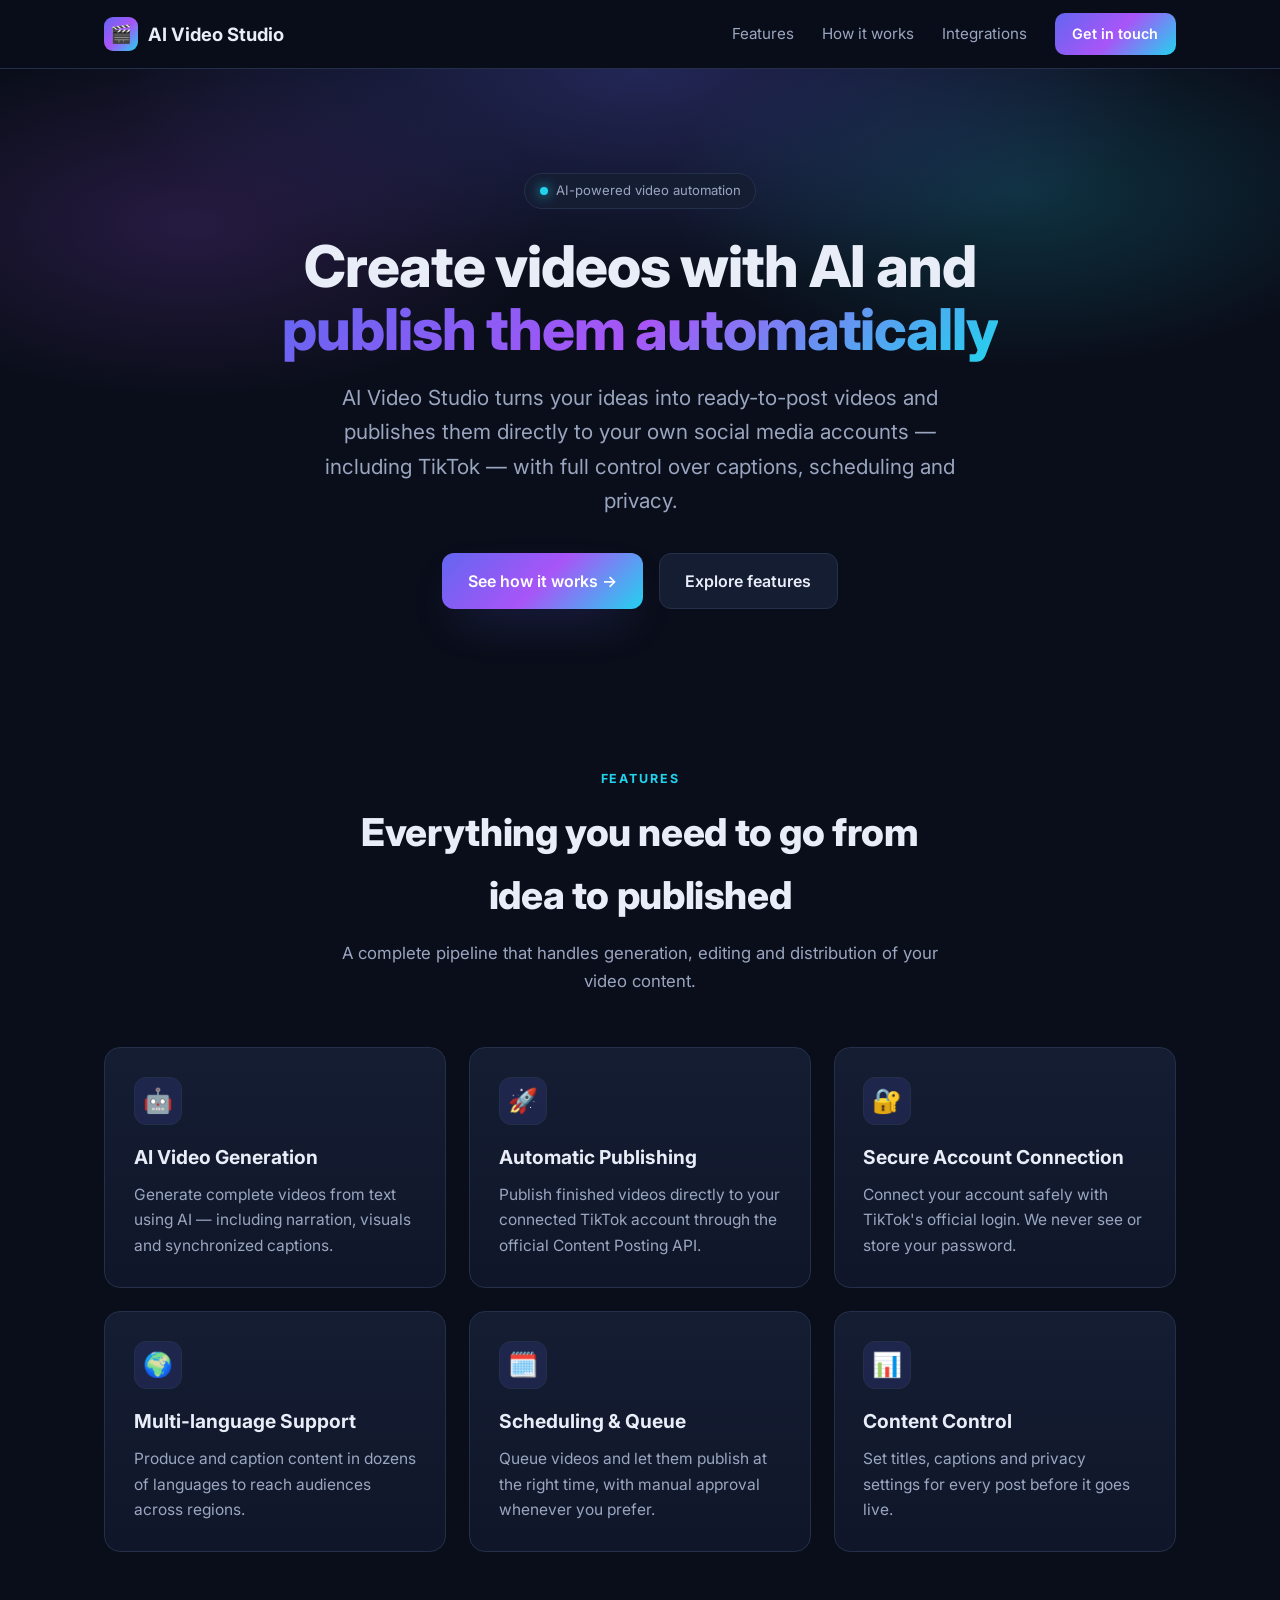
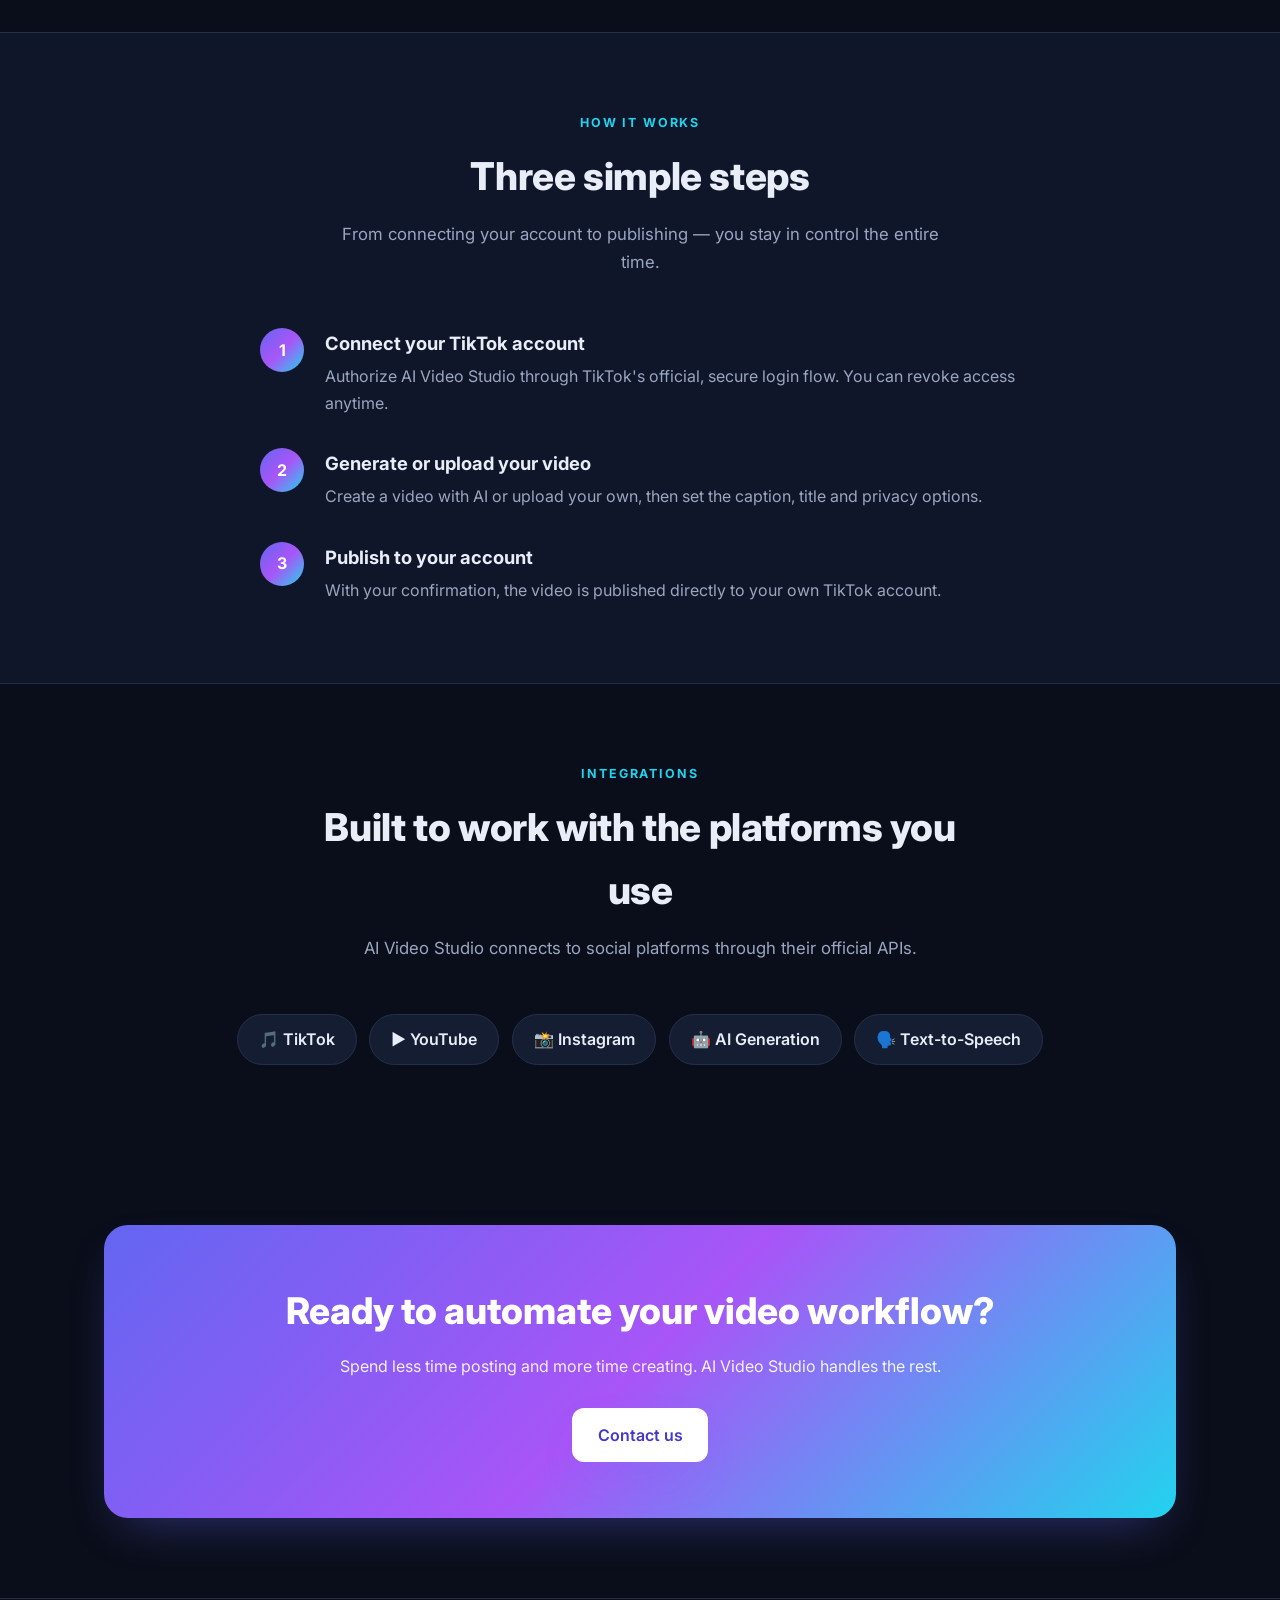
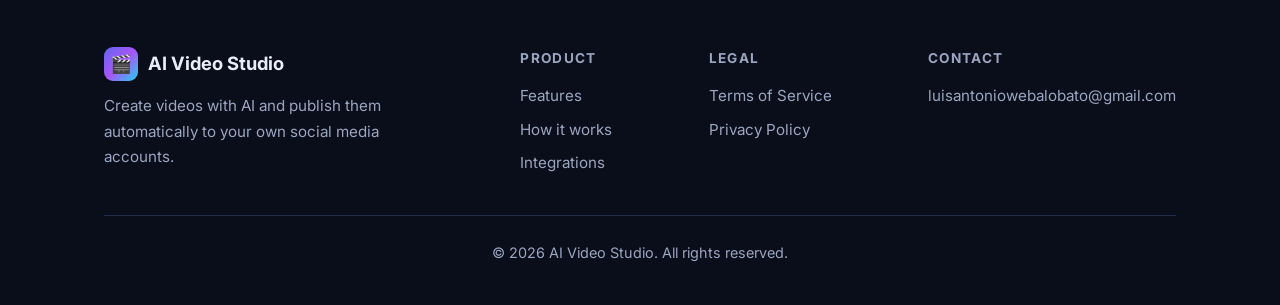
==== index.html @ 8c4944f2 "Adiciona meta tag de verificacao do TikTok nas paginas" ====
<!DOCTYPE html>
<html lang="en">
<head>
  <meta charset="UTF-8" />
  <meta name="viewport" content="width=device-width, initial-scale=1.0" />
  <title>AI Video Studio — Create & Publish AI Videos Automatically</title>
  <meta name="description" content="AI Video Studio generates videos with artificial intelligence and publishes them automatically to your own social media accounts, including TikTok." />
  <meta name="tiktok-developers-site-verification" content="sh1XvIbPcC4mdZSsa9sxCb08BwFWzZNF" />
  <meta name="tiktok-developers-site-verification" content="xNRlPhwPWJ88LQX8y8GTou0sNOng6JFF" />
  <link rel="icon" type="image/png" sizes="32x32" href="favicon.png" />
  <link rel="icon" type="image/png" sizes="192x192" href="icon-192.png" />
  <link rel="apple-touch-icon" href="apple-touch-icon.png" />
  <meta property="og:title" content="AI Video Studio" />
  <meta property="og:description" content="Create videos with AI and publish them automatically to your social media accounts." />
  <meta property="og:image" content="icon-512.png" />
  <link rel="preconnect" href="https://fonts.googleapis.com" />
  <link rel="preconnect" href="https://fonts.gstatic.com" crossorigin />
  <link href="https://fonts.googleapis.com/css2?family=Inter:wght@400;500;600;700;800&display=swap" rel="stylesheet" />
  <link rel="stylesheet" href="style.css" />
</head>
<body>

  <!-- Navbar -->
  <nav class="nav">
    <div class="container nav-inner">
      <a href="index.html" class="brand">
        <span class="brand-logo">🎬</span>
        AI Video Studio
      </a>
      <div class="nav-links">
        <a href="#features">Features</a>
        <a href="#how">How it works</a>
        <a href="#integrations">Integrations</a>
        <a href="#contact" class="nav-cta">Get in touch</a>
      </div>
    </div>
  </nav>

  <!-- Hero -->
  <header class="hero">
    <div class="container">
      <span class="badge"><span class="dot"></span> AI-powered video automation</span>
      <h1>Create videos with AI and<br /><span class="grad">publish them automatically</span></h1>
      <p class="lead">
        AI Video Studio turns your ideas into ready-to-post videos and publishes
        them directly to your own social media accounts — including TikTok —
        with full control over captions, scheduling and privacy.
      </p>
      <div class="cta-row">
        <a href="#how" class="btn btn-primary">See how it works →</a>
        <a href="#features" class="btn btn-ghost">Explore features</a>
      </div>
    </div>
  </header>

  <!-- Features -->
  <section id="features">
    <div class="container">
      <div class="section-head">
        <div class="eyebrow">Features</div>
        <h2>Everything you need to go from idea to published</h2>
        <p>A complete pipeline that handles generation, editing and distribution of your video content.</p>
      </div>
      <div class="grid grid-3">
        <div class="card">
          <div class="icon">🤖</div>
          <h3>AI Video Generation</h3>
          <p>Generate complete videos from text using AI — including narration, visuals and synchronized captions.</p>
        </div>
        <div class="card">
          <div class="icon">🚀</div>
          <h3>Automatic Publishing</h3>
          <p>Publish finished videos directly to your connected TikTok account through the official Content Posting API.</p>
        </div>
        <div class="card">
          <div class="icon">🔐</div>
          <h3>Secure Account Connection</h3>
          <p>Connect your account safely with TikTok's official login. We never see or store your password.</p>
        </div>
        <div class="card">
          <div class="icon">🌍</div>
          <h3>Multi-language Support</h3>
          <p>Produce and caption content in dozens of languages to reach audiences across regions.</p>
        </div>
        <div class="card">
          <div class="icon">🗓️</div>
          <h3>Scheduling & Queue</h3>
          <p>Queue videos and let them publish at the right time, with manual approval whenever you prefer.</p>
        </div>
        <div class="card">
          <div class="icon">📊</div>
          <h3>Content Control</h3>
          <p>Set titles, captions and privacy settings for every post before it goes live.</p>
        </div>
      </div>
    </div>
  </section>

  <!-- How it works -->
  <section id="how" style="background: var(--bg-soft); border-block: 1px solid var(--border);">
    <div class="container">
      <div class="section-head">
        <div class="eyebrow">How it works</div>
        <h2>Three simple steps</h2>
        <p>From connecting your account to publishing — you stay in control the entire time.</p>
      </div>
      <div class="grid" style="max-width: 760px; margin: 0 auto; gap: 2rem;">
        <div class="step">
          <div class="num">1</div>
          <div>
            <h3>Connect your TikTok account</h3>
            <p>Authorize AI Video Studio through TikTok's official, secure login flow. You can revoke access anytime.</p>
          </div>
        </div>
        <div class="step">
          <div class="num">2</div>
          <div>
            <h3>Generate or upload your video</h3>
            <p>Create a video with AI or upload your own, then set the caption, title and privacy options.</p>
          </div>
        </div>
        <div class="step">
          <div class="num">3</div>
          <div>
            <h3>Publish to your account</h3>
            <p>With your confirmation, the video is published directly to your own TikTok account.</p>
          </div>
        </div>
      </div>
    </div>
  </section>

  <!-- Integrations -->
  <section id="integrations">
    <div class="container">
      <div class="section-head">
        <div class="eyebrow">Integrations</div>
        <h2>Built to work with the platforms you use</h2>
        <p>AI Video Studio connects to social platforms through their official APIs.</p>
      </div>
      <div class="pills">
        <span class="pill">🎵 TikTok</span>
        <span class="pill">▶️ YouTube</span>
        <span class="pill">📸 Instagram</span>
        <span class="pill">🤖 AI Generation</span>
        <span class="pill">🗣️ Text-to-Speech</span>
      </div>
    </div>
  </section>

  <!-- CTA band -->
  <section>
    <div class="container">
      <div class="cta-band">
        <h2>Ready to automate your video workflow?</h2>
        <p>Spend less time posting and more time creating. AI Video Studio handles the rest.</p>
        <a href="#contact" class="btn btn-primary">Contact us</a>
      </div>
    </div>
  </section>

  <!-- Footer -->
  <footer class="footer" id="contact">
    <div class="container">
      <div class="footer-grid">
        <div style="max-width: 320px;">
          <div class="brand"><span class="brand-logo">🎬</span> AI Video Studio</div>
          <p style="color: var(--muted); font-size: 0.95rem;">
            Create videos with AI and publish them automatically to your own social media accounts.
          </p>
        </div>
        <div class="footer-col">
          <h4>Product</h4>
          <a href="#features">Features</a>
          <a href="#how">How it works</a>
          <a href="#integrations">Integrations</a>
        </div>
        <div class="footer-col">
          <h4>Legal</h4>
          <a href="terms.html">Terms of Service</a>
          <a href="privacy.html">Privacy Policy</a>
        </div>
        <div class="footer-col">
          <h4>Contact</h4>
          <a href="mailto:luisantoniowebalobato@gmail.com">luisantoniowebalobato@gmail.com</a>
        </div>
      </div>
      <div class="footer-bottom">
        © 2026 AI Video Studio. All rights reserved.
      </div>
    </div>
  </footer>

</body>
</html>
---- style.css ----
/* ===== AI Video Studio — Design System ===== */
:root {
  --bg: #0a0e1a;
  --bg-soft: #0f1629;
  --surface: #151d33;
  --surface-2: #1c2742;
  --border: #243049;
  --text: #e8edf7;
  --muted: #9aa6c0;
  --accent: #6366f1;
  --accent-2: #22d3ee;
  --accent-3: #a855f7;
  --gradient: linear-gradient(135deg, #6366f1 0%, #a855f7 50%, #22d3ee 100%);
  --radius: 16px;
  --shadow: 0 20px 50px -20px rgba(99, 102, 241, 0.45);
  --max: 1120px;
}

* { box-sizing: border-box; margin: 0; padding: 0; }
html { scroll-behavior: smooth; }

body {
  font-family: "Inter", system-ui, -apple-system, "Segoe UI", Roboto, sans-serif;
  background: var(--bg);
  color: var(--text);
  line-height: 1.65;
  -webkit-font-smoothing: antialiased;
  overflow-x: hidden;
}

a { color: inherit; text-decoration: none; }
.container { width: 100%; max-width: var(--max); margin: 0 auto; padding: 0 1.5rem; }

/* ===== Navbar ===== */
.nav {
  position: sticky; top: 0; z-index: 50;
  backdrop-filter: blur(12px);
  background: rgba(10, 14, 26, 0.72);
  border-bottom: 1px solid var(--border);
}
.nav-inner {
  display: flex; align-items: center; justify-content: space-between;
  height: 68px;
}
.brand { display: flex; align-items: center; gap: 0.6rem; font-weight: 700; font-size: 1.15rem; }
.brand-logo {
  width: 34px; height: 34px; border-radius: 9px;
  background: var(--gradient);
  display: grid; place-items: center; font-size: 1.1rem;
  box-shadow: var(--shadow);
}
.nav-links { display: flex; align-items: center; gap: 1.75rem; font-size: 0.95rem; color: var(--muted); }
.nav-links a:hover { color: var(--text); }
.nav-cta {
  background: var(--gradient); color: #fff; padding: 0.55rem 1.1rem;
  border-radius: 10px; font-weight: 600; font-size: 0.9rem;
}
.nav-cta:hover { opacity: 0.92; }
@media (max-width: 760px) { .nav-links a:not(.nav-cta) { display: none; } }

/* ===== Hero ===== */
.hero {
  position: relative;
  padding: 6.5rem 0 5rem;
  text-align: center;
  overflow: hidden;
}
.hero::before {
  content: ""; position: absolute; inset: 0;
  background:
    radial-gradient(60% 50% at 50% 0%, rgba(99,102,241,0.28), transparent 70%),
    radial-gradient(40% 40% at 80% 20%, rgba(34,211,238,0.18), transparent 70%),
    radial-gradient(40% 40% at 15% 25%, rgba(168,85,247,0.18), transparent 70%);
  z-index: -1;
}
.badge {
  display: inline-flex; align-items: center; gap: 0.5rem;
  background: var(--surface); border: 1px solid var(--border);
  padding: 0.4rem 0.9rem; border-radius: 999px;
  font-size: 0.82rem; color: var(--muted); margin-bottom: 1.6rem;
}
.badge .dot { width: 8px; height: 8px; border-radius: 50%; background: var(--accent-2); box-shadow: 0 0 12px var(--accent-2); }
.hero h1 {
  font-size: clamp(2.2rem, 5.5vw, 3.6rem);
  line-height: 1.1; font-weight: 800; letter-spacing: -0.02em;
  margin-bottom: 1.2rem;
}
.hero h1 .grad {
  background: var(--gradient); -webkit-background-clip: text;
  background-clip: text; -webkit-text-fill-color: transparent;
}
.hero p.lead {
  font-size: clamp(1.05rem, 2.2vw, 1.3rem); color: var(--muted);
  max-width: 640px; margin: 0 auto 2.2rem;
}
.cta-row { display: flex; gap: 1rem; justify-content: center; flex-wrap: wrap; }
.btn {
  display: inline-flex; align-items: center; gap: 0.5rem;
  padding: 0.85rem 1.6rem; border-radius: 12px; font-weight: 600; font-size: 1rem;
  transition: transform 0.15s ease, opacity 0.15s ease; cursor: pointer; border: none;
}
.btn:hover { transform: translateY(-2px); }
.btn-primary { background: var(--gradient); color: #fff; box-shadow: var(--shadow); }
.btn-ghost { background: var(--surface); color: var(--text); border: 1px solid var(--border); }

/* ===== Section ===== */
section { padding: 5rem 0; }
.section-head { text-align: center; max-width: 640px; margin: 0 auto 3.2rem; }
.section-head .eyebrow {
  text-transform: uppercase; letter-spacing: 0.15em; font-size: 0.78rem;
  font-weight: 700; color: var(--accent-2); margin-bottom: 0.7rem;
}
.section-head h2 { font-size: clamp(1.7rem, 3.5vw, 2.4rem); font-weight: 800; letter-spacing: -0.01em; margin-bottom: 0.8rem; }
.section-head p { color: var(--muted); font-size: 1.05rem; }

/* ===== Feature grid ===== */
.grid { display: grid; gap: 1.4rem; }
.grid-3 { grid-template-columns: repeat(3, 1fr); }
.grid-2 { grid-template-columns: repeat(2, 1fr); }
@media (max-width: 880px) { .grid-3 { grid-template-columns: 1fr; } .grid-2 { grid-template-columns: 1fr; } }

.card {
  background: linear-gradient(180deg, var(--surface), var(--bg-soft));
  border: 1px solid var(--border); border-radius: var(--radius);
  padding: 1.8rem; transition: transform 0.2s ease, border-color 0.2s ease;
}
.card:hover { transform: translateY(-4px); border-color: var(--accent); }
.card .icon {
  width: 48px; height: 48px; border-radius: 12px; display: grid; place-items: center;
  font-size: 1.5rem; margin-bottom: 1.1rem;
  background: rgba(99,102,241,0.14); border: 1px solid var(--border);
}
.card h3 { font-size: 1.2rem; margin-bottom: 0.5rem; }
.card p { color: var(--muted); font-size: 0.97rem; }

/* ===== Steps ===== */
.steps { counter-reset: step; }
.step { display: flex; gap: 1.3rem; align-items: flex-start; }
.step .num {
  flex: 0 0 auto; width: 44px; height: 44px; border-radius: 50%;
  background: var(--gradient); color: #fff; display: grid; place-items: center;
  font-weight: 700; box-shadow: var(--shadow);
}
.step h3 { font-size: 1.15rem; margin-bottom: 0.3rem; }
.step p { color: var(--muted); }

/* ===== Integrations ===== */
.pills { display: flex; flex-wrap: wrap; gap: 0.8rem; justify-content: center; }
.pill {
  background: var(--surface); border: 1px solid var(--border);
  padding: 0.7rem 1.3rem; border-radius: 999px; font-weight: 600; color: var(--text);
  display: inline-flex; align-items: center; gap: 0.5rem;
}

/* ===== CTA band ===== */
.cta-band {
  background: var(--gradient); border-radius: 24px; padding: 3.5rem 2rem; text-align: center;
  box-shadow: var(--shadow);
}
.cta-band h2 { font-size: clamp(1.6rem, 3.5vw, 2.3rem); font-weight: 800; color: #fff; margin-bottom: 0.7rem; }
.cta-band p { color: rgba(255,255,255,0.9); margin-bottom: 1.8rem; }
.cta-band .btn-primary { background: #fff; color: #4338ca; }

/* ===== Footer ===== */
.footer { border-top: 1px solid var(--border); padding: 3rem 0 2.5rem; }
.footer-grid { display: flex; justify-content: space-between; flex-wrap: wrap; gap: 2rem; margin-bottom: 2rem; }
.footer .brand { margin-bottom: 0.8rem; }
.footer-col h4 { font-size: 0.85rem; text-transform: uppercase; letter-spacing: 0.1em; color: var(--muted); margin-bottom: 0.9rem; }
.footer-col a { display: block; color: var(--muted); margin-bottom: 0.5rem; font-size: 0.95rem; }
.footer-col a:hover { color: var(--text); }
.footer-bottom { border-top: 1px solid var(--border); padding-top: 1.6rem; text-align: center; color: var(--muted); font-size: 0.9rem; }

/* ===== Legal pages ===== */
.legal { max-width: 800px; margin: 0 auto; padding: 3.5rem 1.5rem 4rem; }
.legal h1 { font-size: clamp(2rem, 4vw, 2.6rem); font-weight: 800; margin-bottom: 0.5rem; }
.legal .updated { color: var(--muted); margin-bottom: 2.5rem; }
.legal h2 { font-size: 1.35rem; margin: 2.2rem 0 0.7rem; color: var(--text); }
.legal p, .legal li { color: var(--muted); margin-bottom: 0.7rem; }
.legal ul { padding-left: 1.3rem; }
.legal a { color: var(--accent-2); }
.legal a:hover { text-decoration: underline; }
.legal code {
  background: rgba(99,102,241,0.15); color: var(--accent-2);
  padding: 0.12em 0.4em; border-radius: 5px; font-size: 0.9em;
}
.back-home { display: inline-block; margin-top: 2.5rem; color: var(--accent-2); font-weight: 600; }
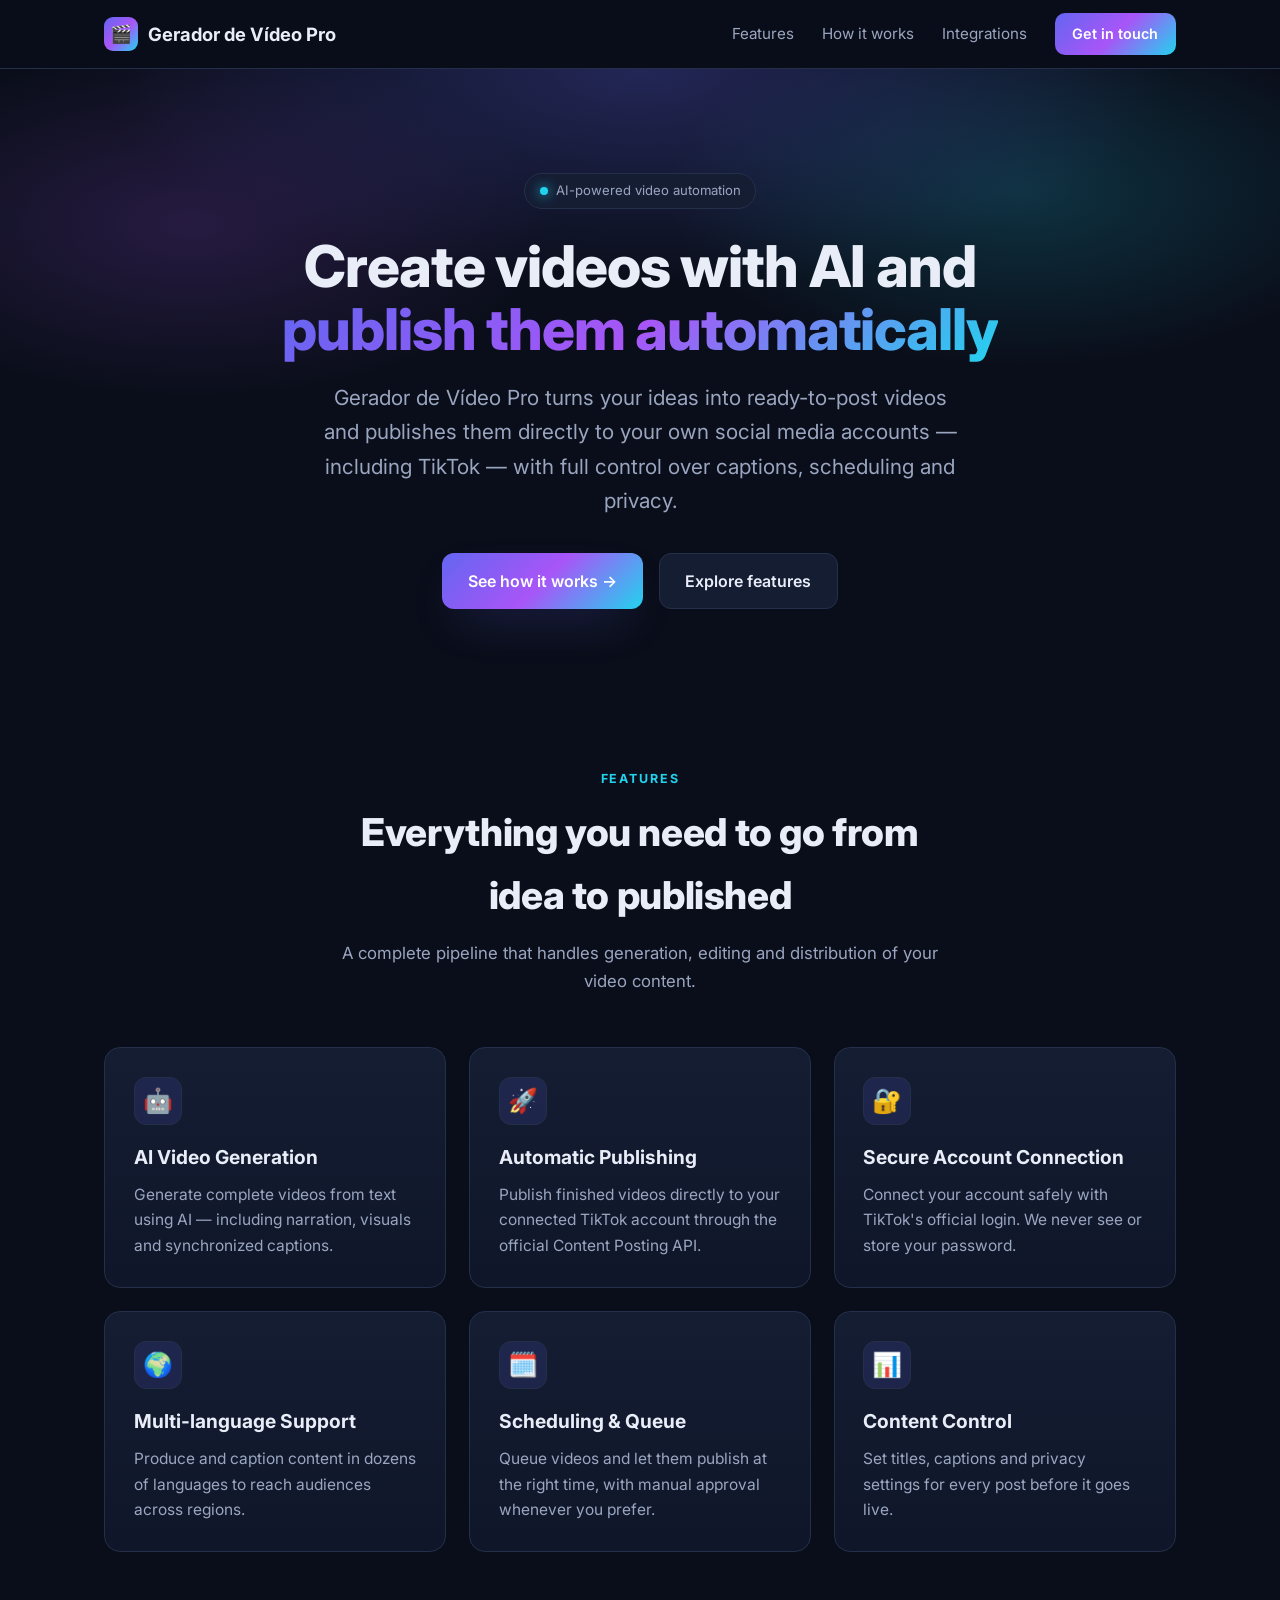
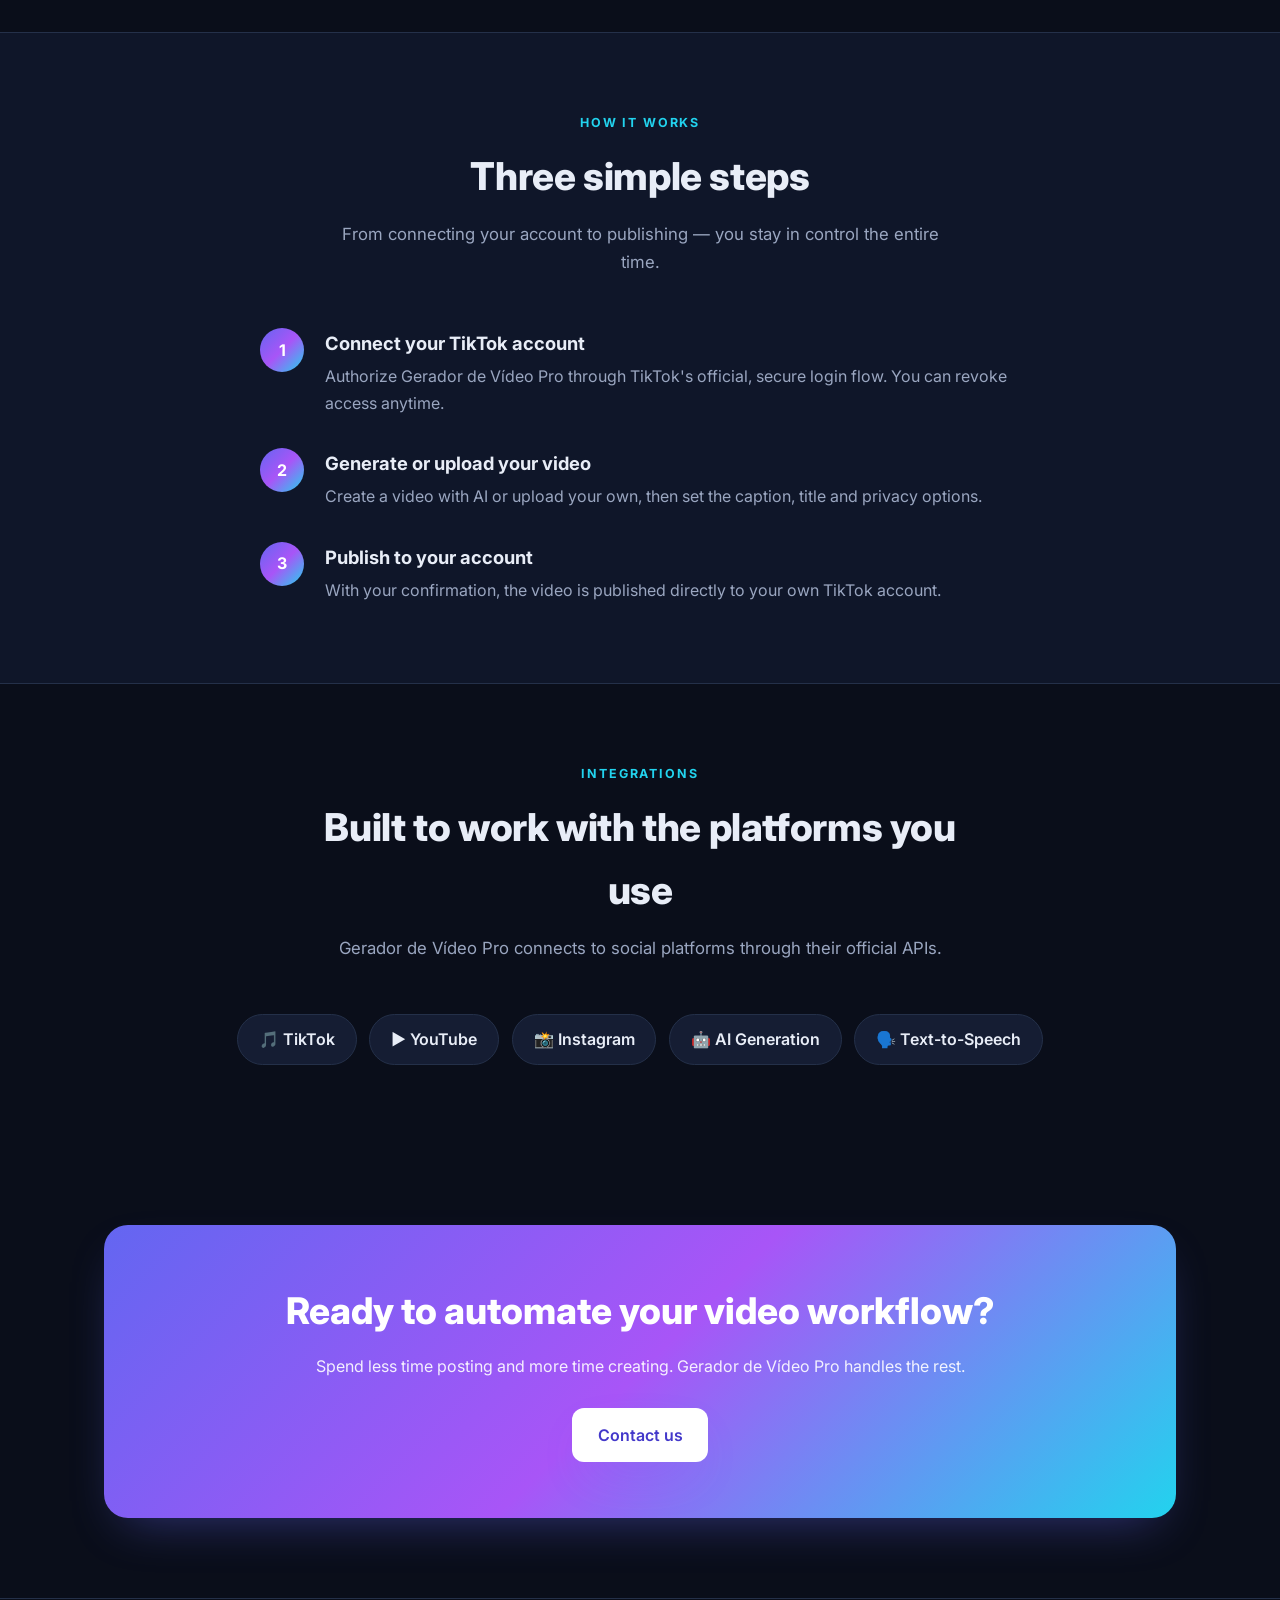
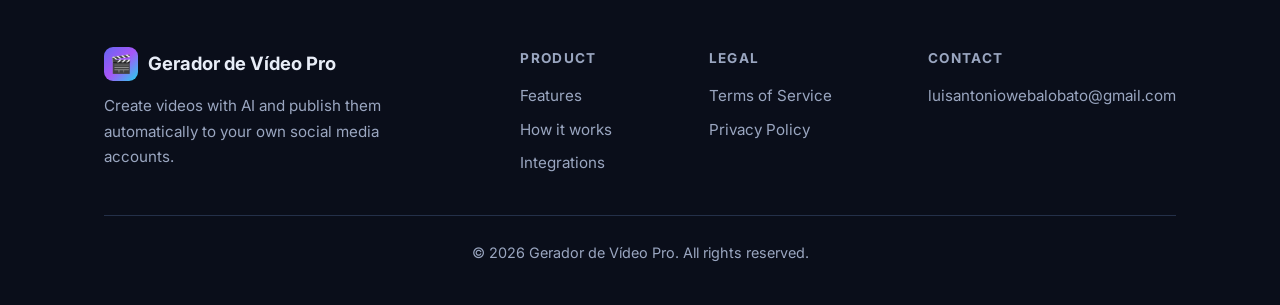
==== commit 11a4c197: "Alinha nome do app para Gerador de Video Pro" ====
--- a/index.html
+++ b/index.html
@@ -3,14 +3,14 @@
 <head>
   <meta charset="UTF-8" />
   <meta name="viewport" content="width=device-width, initial-scale=1.0" />
-  <title>AI Video Studio — Create & Publish AI Videos Automatically</title>
-  <meta name="description" content="AI Video Studio generates videos with artificial intelligence and publishes them automatically to your own social media accounts, including TikTok." />
+  <title>Gerador de Vídeo Pro — Create & Publish AI Videos Automatically</title>
+  <meta name="description" content="Gerador de Vídeo Pro generates videos with artificial intelligence and publishes them automatically to your own social media accounts, including TikTok." />
   <meta name="tiktok-developers-site-verification" content="sh1XvIbPcC4mdZSsa9sxCb08BwFWzZNF" />
   <meta name="tiktok-developers-site-verification" content="xNRlPhwPWJ88LQX8y8GTou0sNOng6JFF" />
   <link rel="icon" type="image/png" sizes="32x32" href="favicon.png" />
   <link rel="icon" type="image/png" sizes="192x192" href="icon-192.png" />
   <link rel="apple-touch-icon" href="apple-touch-icon.png" />
-  <meta property="og:title" content="AI Video Studio" />
+  <meta property="og:title" content="Gerador de Vídeo Pro" />
   <meta property="og:description" content="Create videos with AI and publish them automatically to your social media accounts." />
   <meta property="og:image" content="icon-512.png" />
   <link rel="preconnect" href="https://fonts.googleapis.com" />
@@ -25,7 +25,7 @@
     <div class="container nav-inner">
       <a href="index.html" class="brand">
         <span class="brand-logo">🎬</span>
-        AI Video Studio
+        Gerador de Vídeo Pro
       </a>
       <div class="nav-links">
         <a href="#features">Features</a>
@@ -42,7 +42,7 @@
       <span class="badge"><span class="dot"></span> AI-powered video automation</span>
       <h1>Create videos with AI and<br /><span class="grad">publish them automatically</span></h1>
       <p class="lead">
-        AI Video Studio turns your ideas into ready-to-post videos and publishes
+        Gerador de Vídeo Pro turns your ideas into ready-to-post videos and publishes
         them directly to your own social media accounts — including TikTok —
         with full control over captions, scheduling and privacy.
       </p>
@@ -109,7 +109,7 @@
           <div class="num">1</div>
           <div>
             <h3>Connect your TikTok account</h3>
-            <p>Authorize AI Video Studio through TikTok's official, secure login flow. You can revoke access anytime.</p>
+            <p>Authorize Gerador de Vídeo Pro through TikTok's official, secure login flow. You can revoke access anytime.</p>
           </div>
         </div>
         <div class="step">
@@ -136,7 +136,7 @@
       <div class="section-head">
         <div class="eyebrow">Integrations</div>
         <h2>Built to work with the platforms you use</h2>
-        <p>AI Video Studio connects to social platforms through their official APIs.</p>
+        <p>Gerador de Vídeo Pro connects to social platforms through their official APIs.</p>
       </div>
       <div class="pills">
         <span class="pill">🎵 TikTok</span>
@@ -153,7 +153,7 @@
     <div class="container">
       <div class="cta-band">
         <h2>Ready to automate your video workflow?</h2>
-        <p>Spend less time posting and more time creating. AI Video Studio handles the rest.</p>
+        <p>Spend less time posting and more time creating. Gerador de Vídeo Pro handles the rest.</p>
         <a href="#contact" class="btn btn-primary">Contact us</a>
       </div>
     </div>
@@ -164,7 +164,7 @@
     <div class="container">
       <div class="footer-grid">
         <div style="max-width: 320px;">
-          <div class="brand"><span class="brand-logo">🎬</span> AI Video Studio</div>
+          <div class="brand"><span class="brand-logo">🎬</span> Gerador de Vídeo Pro</div>
           <p style="color: var(--muted); font-size: 0.95rem;">
             Create videos with AI and publish them automatically to your own social media accounts.
           </p>
@@ -186,7 +186,7 @@
         </div>
       </div>
       <div class="footer-bottom">
-        © 2026 AI Video Studio. All rights reserved.
+        © 2026 Gerador de Vídeo Pro. All rights reserved.
       </div>
     </div>
   </footer>
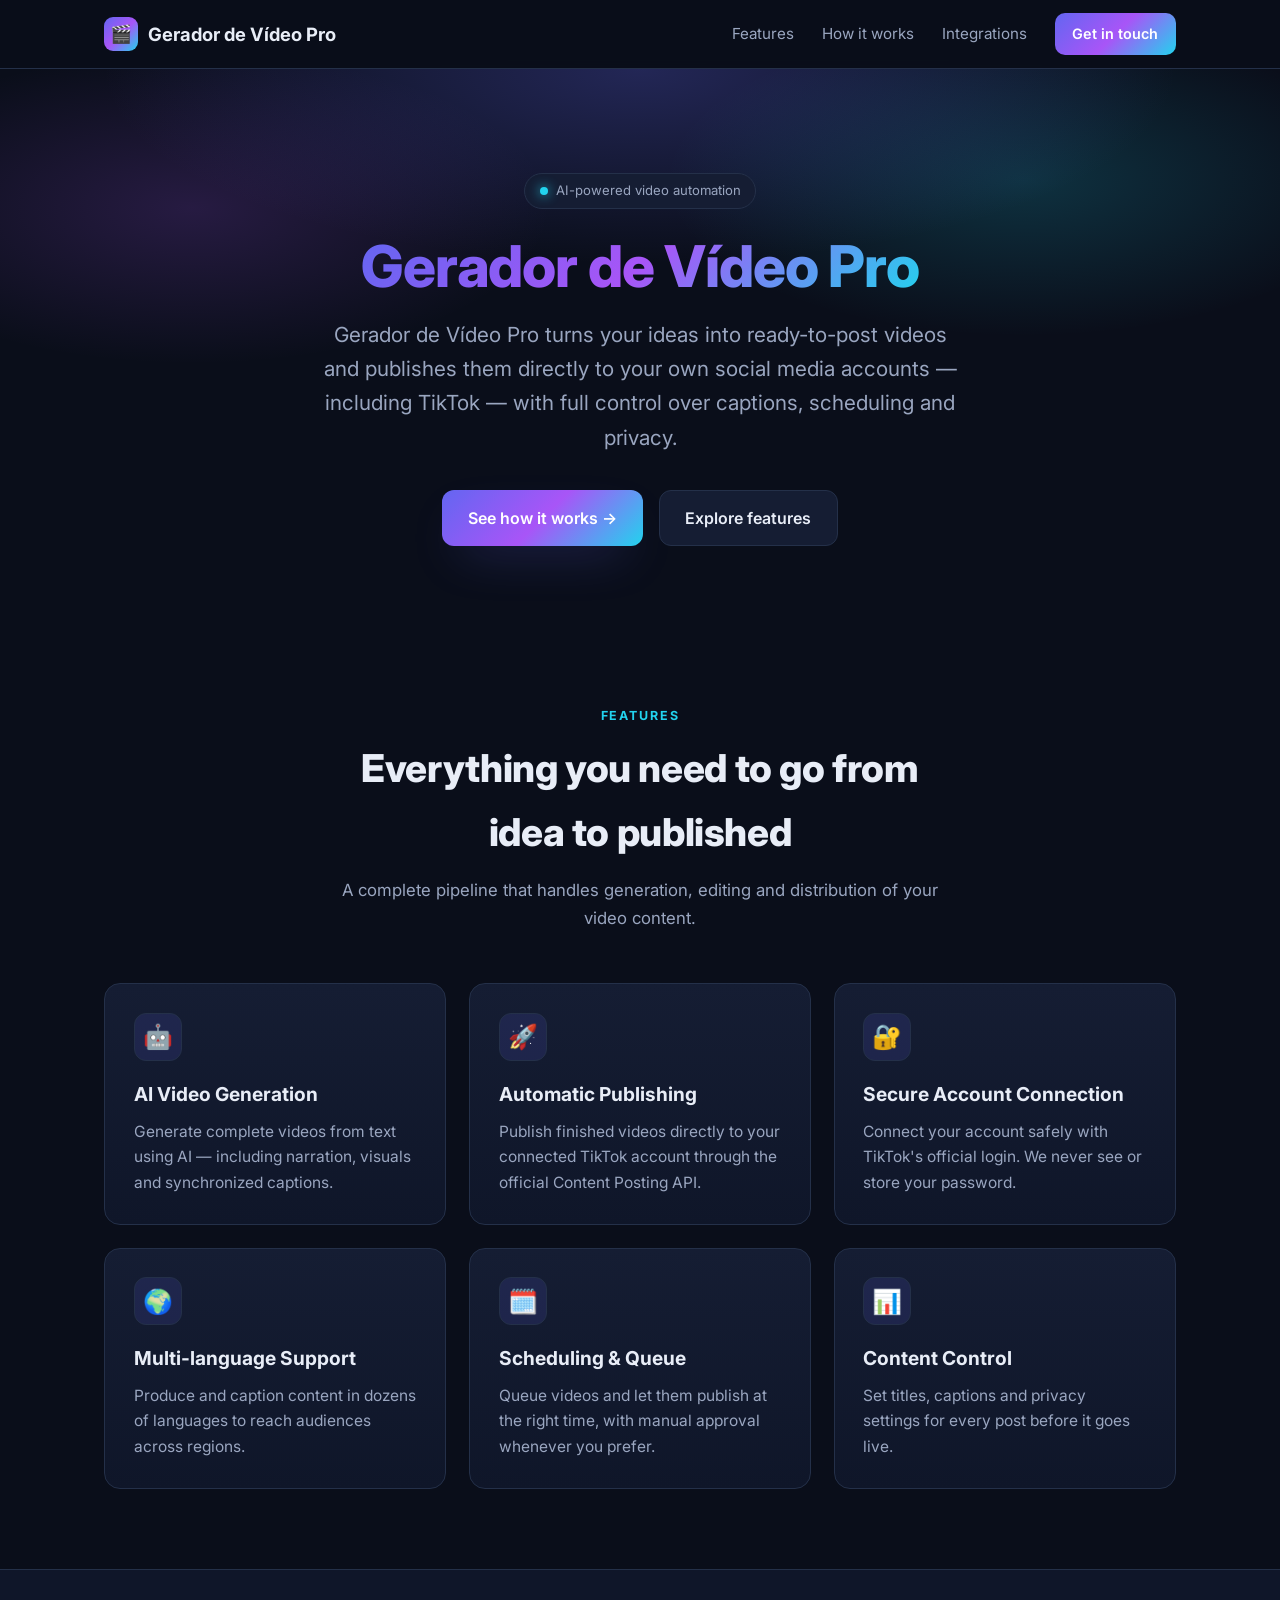
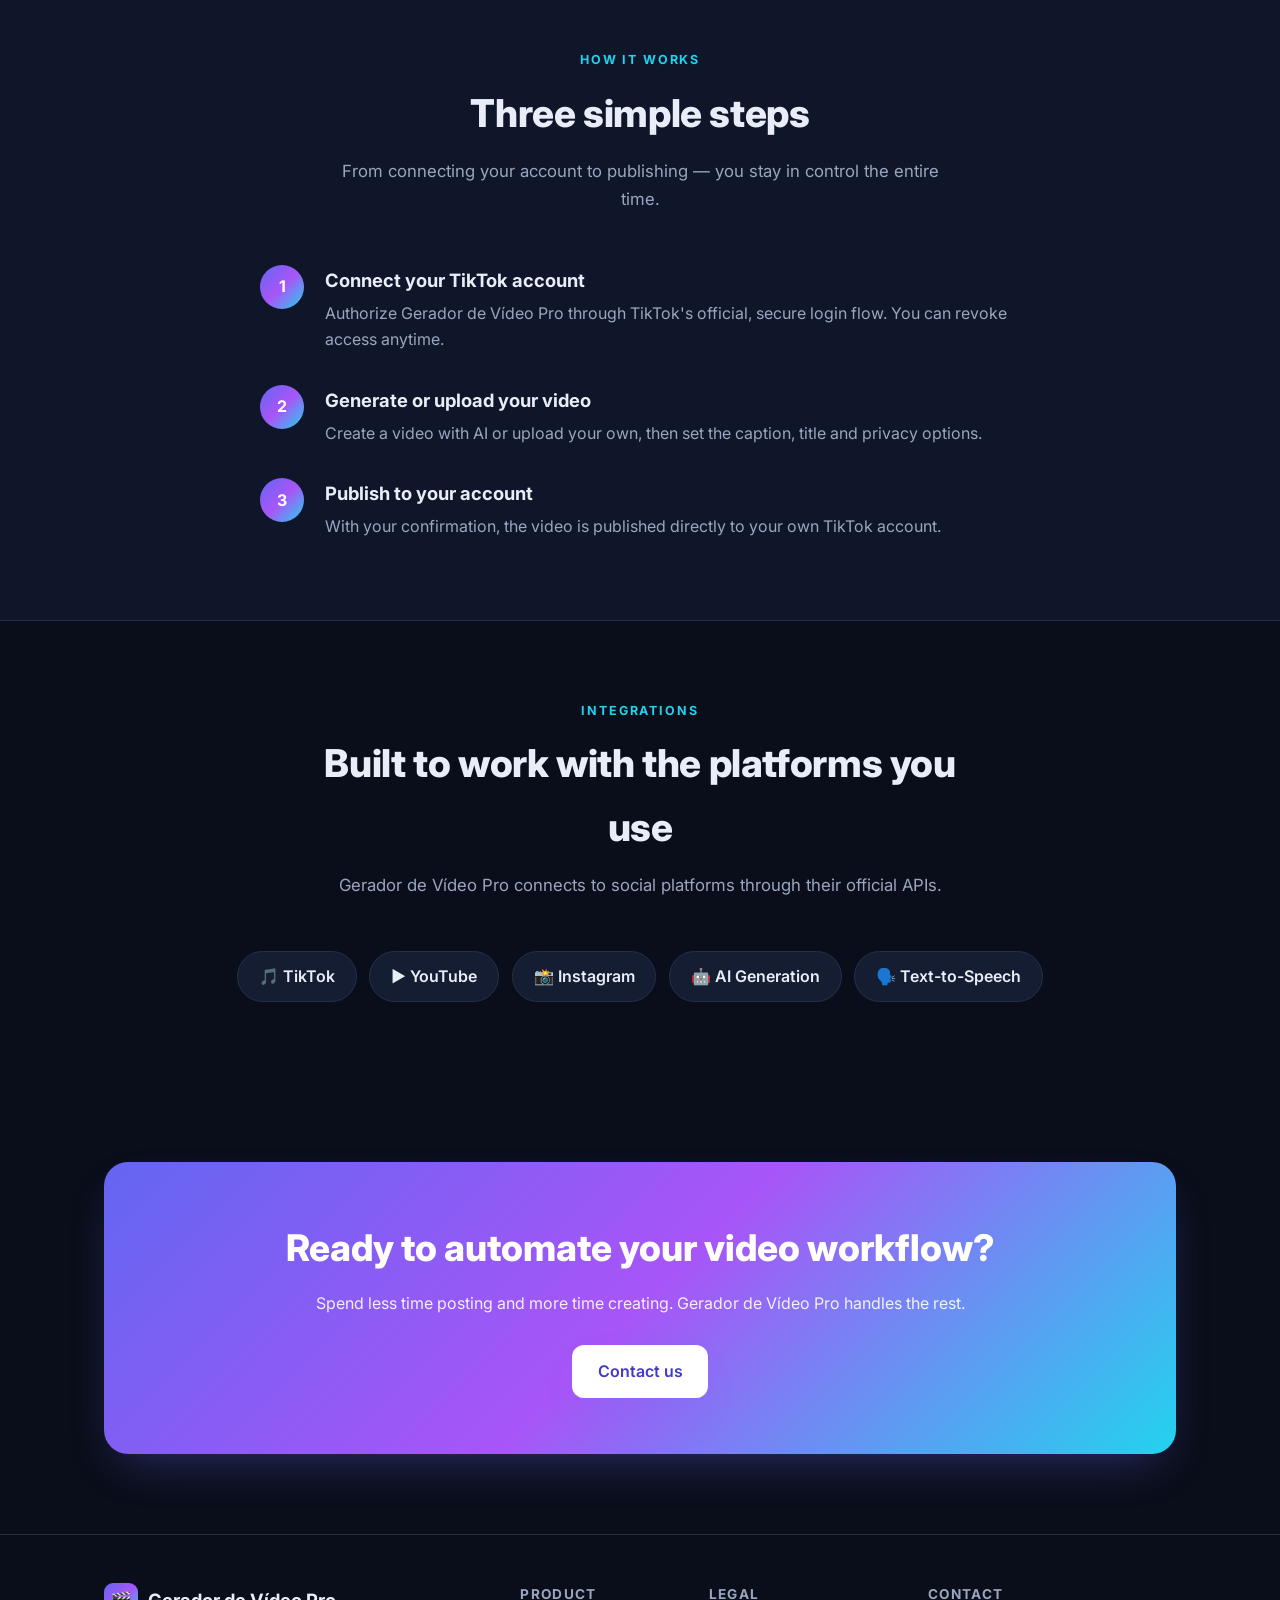
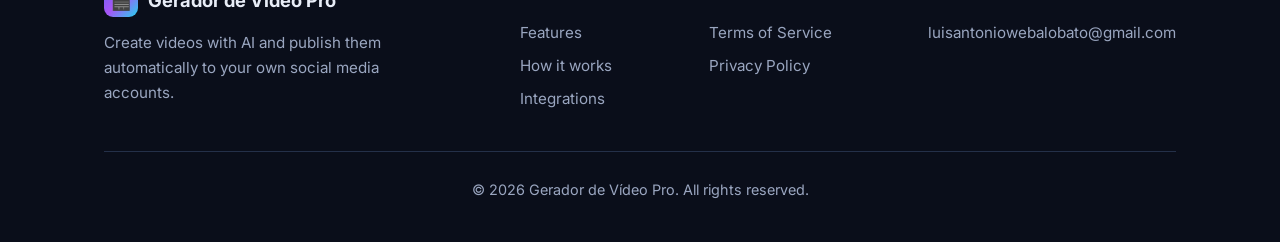
==== commit 7617cddb: "Titulo da homepage = nome do app + links absolutos consistentes (feedback TikTok)" ====
--- a/index.html
+++ b/index.html
@@ -3,7 +3,7 @@
 <head>
   <meta charset="UTF-8" />
   <meta name="viewport" content="width=device-width, initial-scale=1.0" />
-  <title>Gerador de Vídeo Pro — Create & Publish AI Videos Automatically</title>
+  <title>Gerador de Vídeo Pro</title>
   <meta name="description" content="Gerador de Vídeo Pro generates videos with artificial intelligence and publishes them automatically to your own social media accounts, including TikTok." />
   <meta name="tiktok-developers-site-verification" content="sh1XvIbPcC4mdZSsa9sxCb08BwFWzZNF" />
   <meta name="tiktok-developers-site-verification" content="xNRlPhwPWJ88LQX8y8GTou0sNOng6JFF" />
@@ -23,7 +23,7 @@
   <!-- Navbar -->
   <nav class="nav">
     <div class="container nav-inner">
-      <a href="index.html" class="brand">
+      <a href="https://lwlluis23.github.io/" class="brand">
         <span class="brand-logo">🎬</span>
         Gerador de Vídeo Pro
       </a>
@@ -40,7 +40,7 @@
   <header class="hero">
     <div class="container">
       <span class="badge"><span class="dot"></span> AI-powered video automation</span>
-      <h1>Create videos with AI and<br /><span class="grad">publish them automatically</span></h1>
+      <h1><span class="grad">Gerador de Vídeo Pro</span></h1>
       <p class="lead">
         Gerador de Vídeo Pro turns your ideas into ready-to-post videos and publishes
         them directly to your own social media accounts — including TikTok —
@@ -177,8 +177,8 @@
         </div>
         <div class="footer-col">
           <h4>Legal</h4>
-          <a href="terms.html">Terms of Service</a>
-          <a href="privacy.html">Privacy Policy</a>
+          <a href="https://lwlluis23.github.io/terms/">Terms of Service</a>
+          <a href="https://lwlluis23.github.io/privacy/">Privacy Policy</a>
         </div>
         <div class="footer-col">
           <h4>Contact</h4>
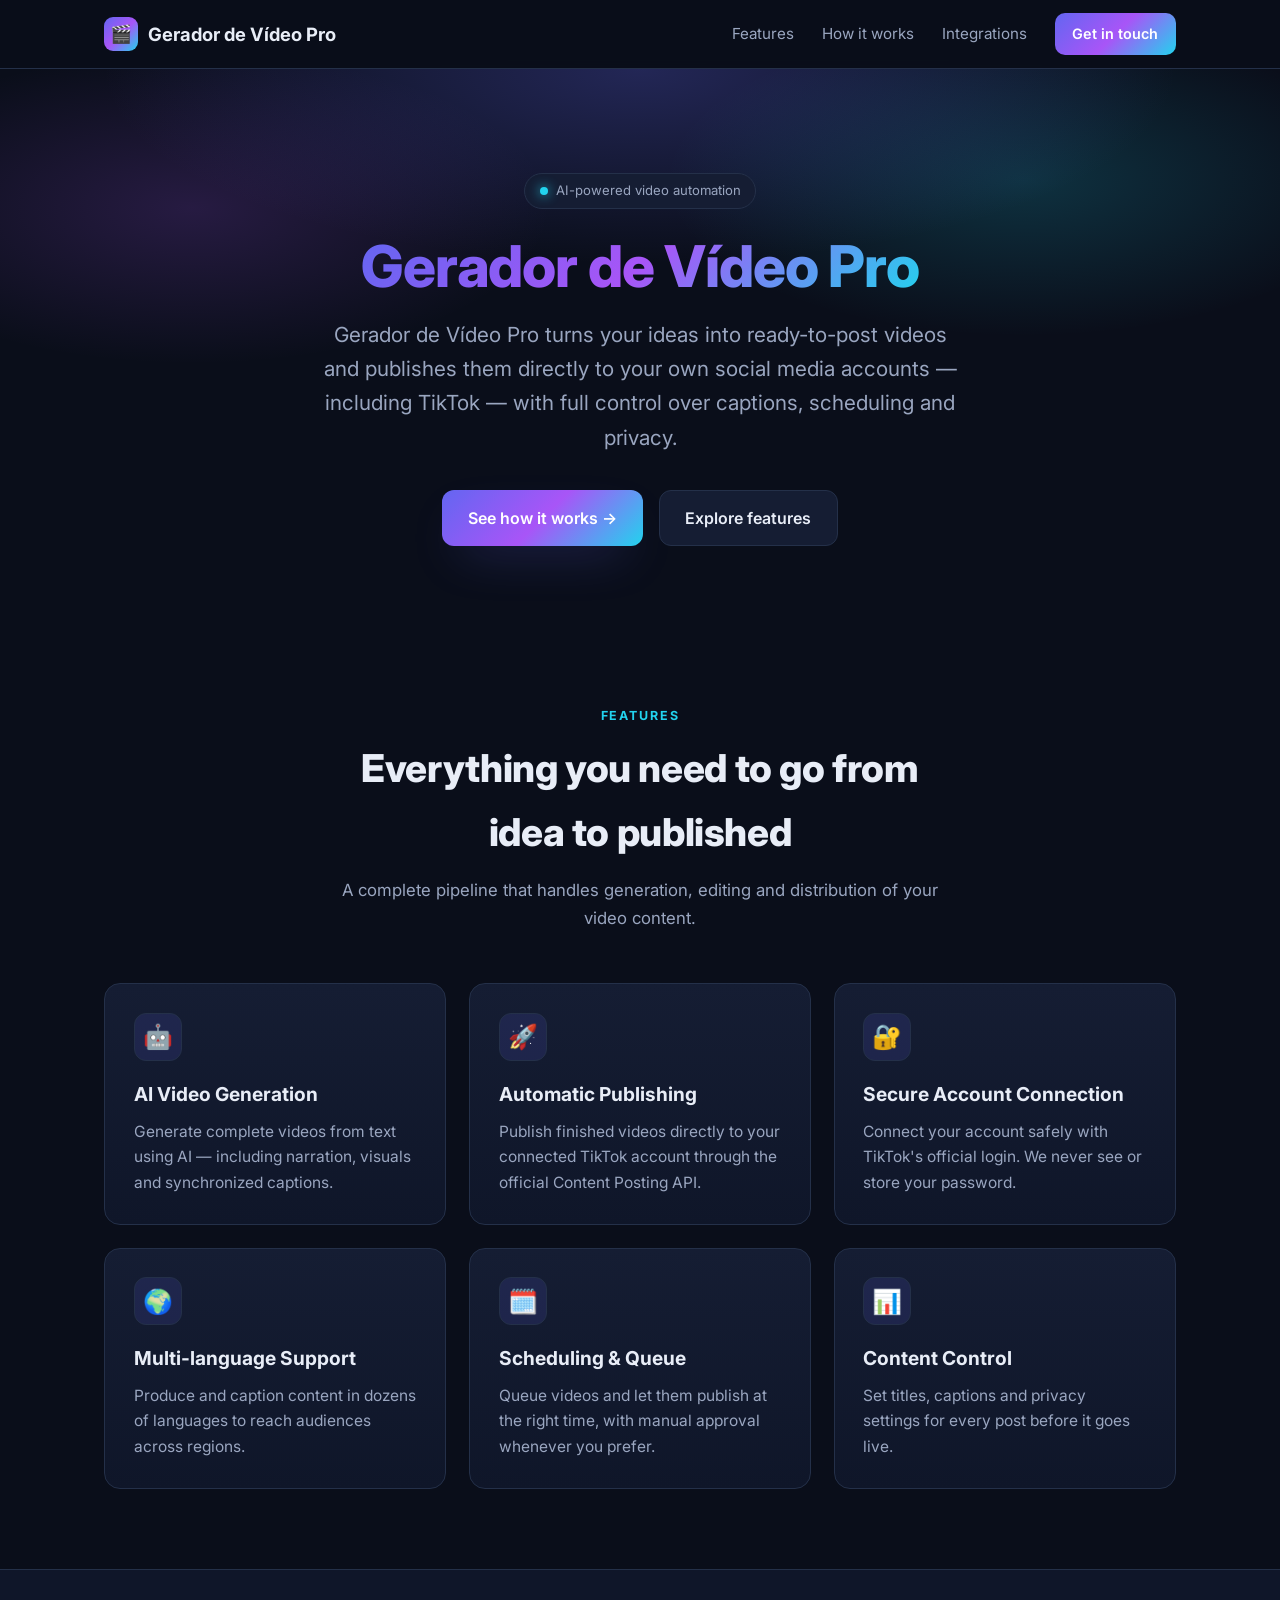
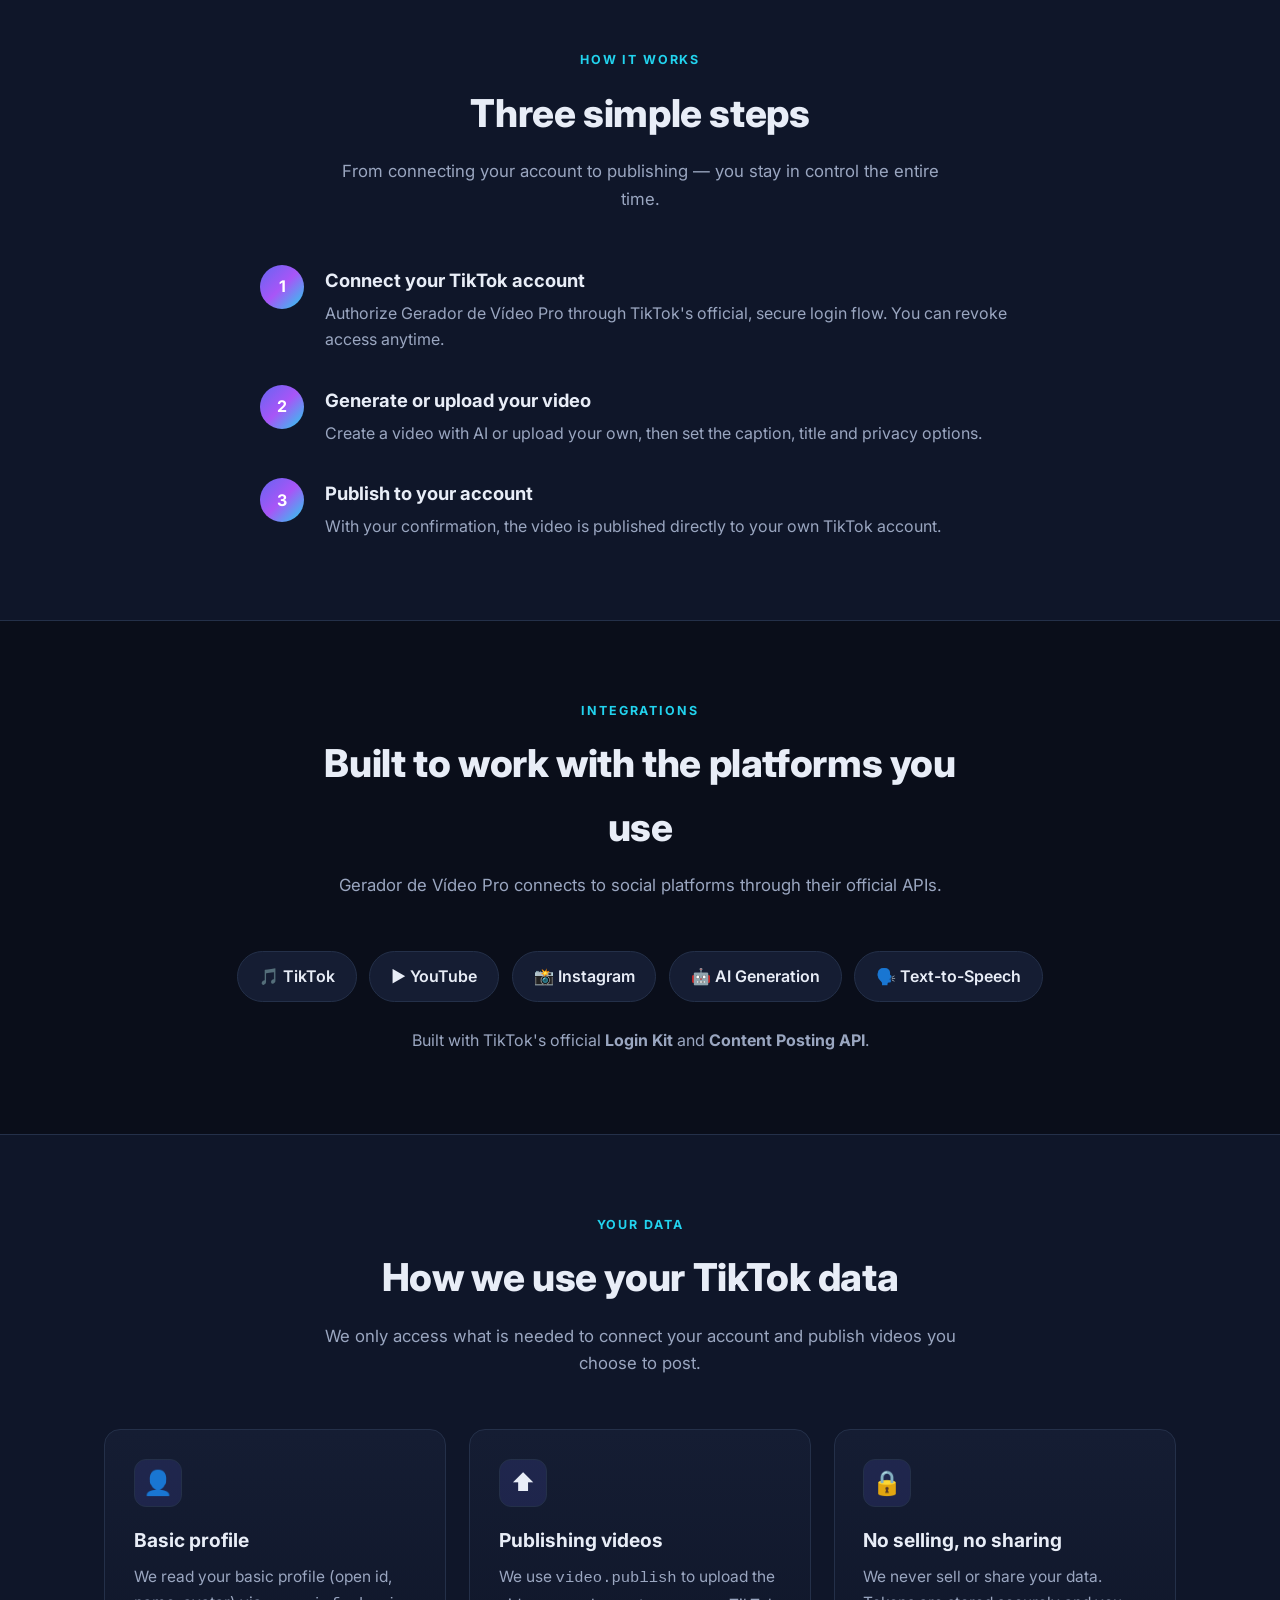
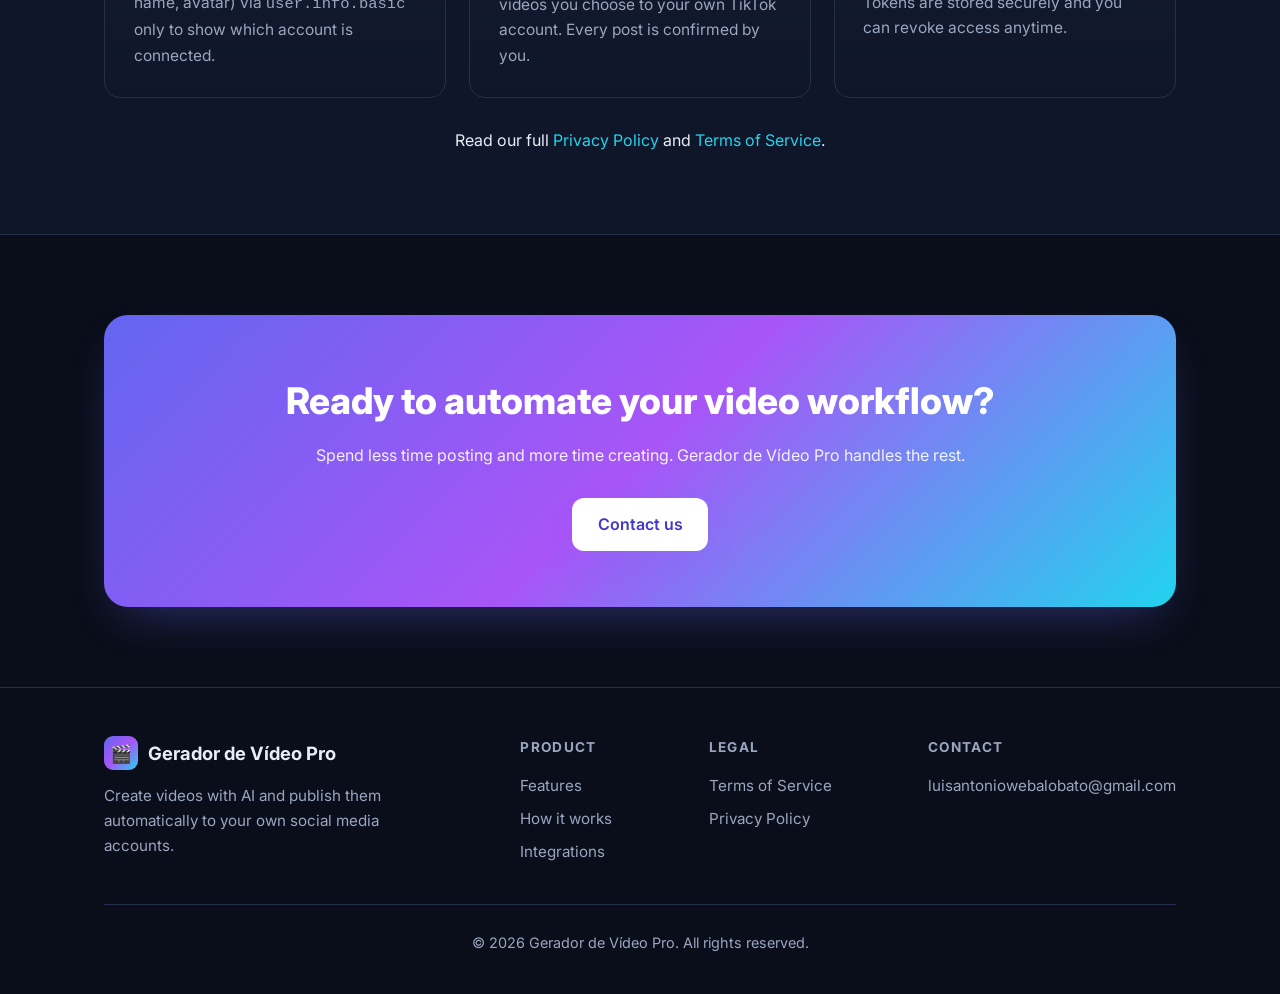
==== commit 700583ac: "Melhorias: mencao as APIs oficiais do TikTok + secao de uso de dados" ====
--- a/index.html
+++ b/index.html
@@ -145,6 +145,42 @@
         <span class="pill">🤖 AI Generation</span>
         <span class="pill">🗣️ Text-to-Speech</span>
       </div>
+      <p style="text-align:center; color: var(--muted); margin-top: 1.6rem;">
+        Built with TikTok's official <strong>Login Kit</strong> and
+        <strong>Content Posting API</strong>.
+      </p>
+    </div>
+  </section>
+
+  <!-- Data usage -->
+  <section id="data" style="background: var(--bg-soft); border-block: 1px solid var(--border);">
+    <div class="container">
+      <div class="section-head">
+        <div class="eyebrow">Your data</div>
+        <h2>How we use your TikTok data</h2>
+        <p>We only access what is needed to connect your account and publish videos you choose to post.</p>
+      </div>
+      <div class="grid grid-3">
+        <div class="card">
+          <div class="icon">👤</div>
+          <h3>Basic profile</h3>
+          <p>We read your basic profile (open id, name, avatar) via <code>user.info.basic</code> only to show which account is connected.</p>
+        </div>
+        <div class="card">
+          <div class="icon">⬆️</div>
+          <h3>Publishing videos</h3>
+          <p>We use <code>video.publish</code> to upload the videos you choose to your own TikTok account. Every post is confirmed by you.</p>
+        </div>
+        <div class="card">
+          <div class="icon">🔒</div>
+          <h3>No selling, no sharing</h3>
+          <p>We never sell or share your data. Tokens are stored securely and you can revoke access anytime.</p>
+        </div>
+      </div>
+      <p style="text-align:center; margin-top: 1.8rem;">
+        Read our full <a href="https://lwlluis23.github.io/privacy/" style="color: var(--accent-2);">Privacy Policy</a>
+        and <a href="https://lwlluis23.github.io/terms/" style="color: var(--accent-2);">Terms of Service</a>.
+      </p>
     </div>
   </section>
 
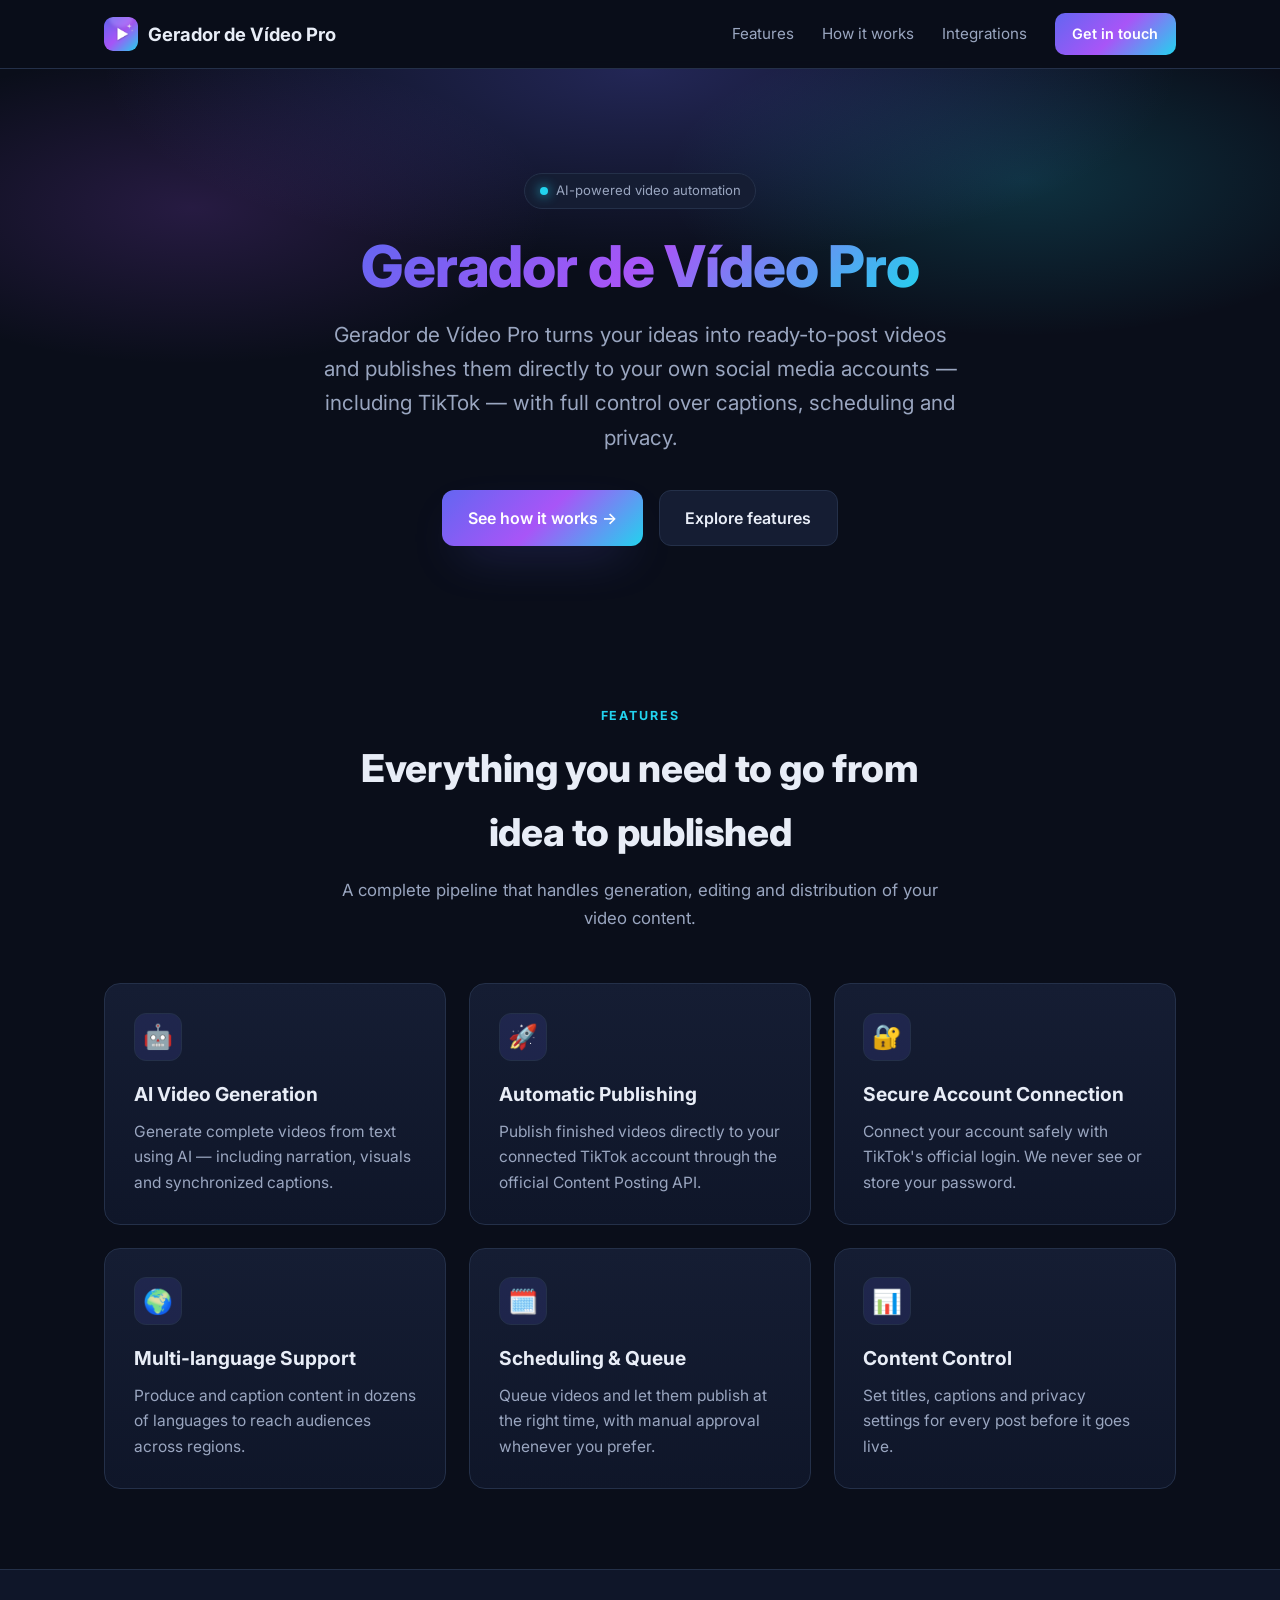
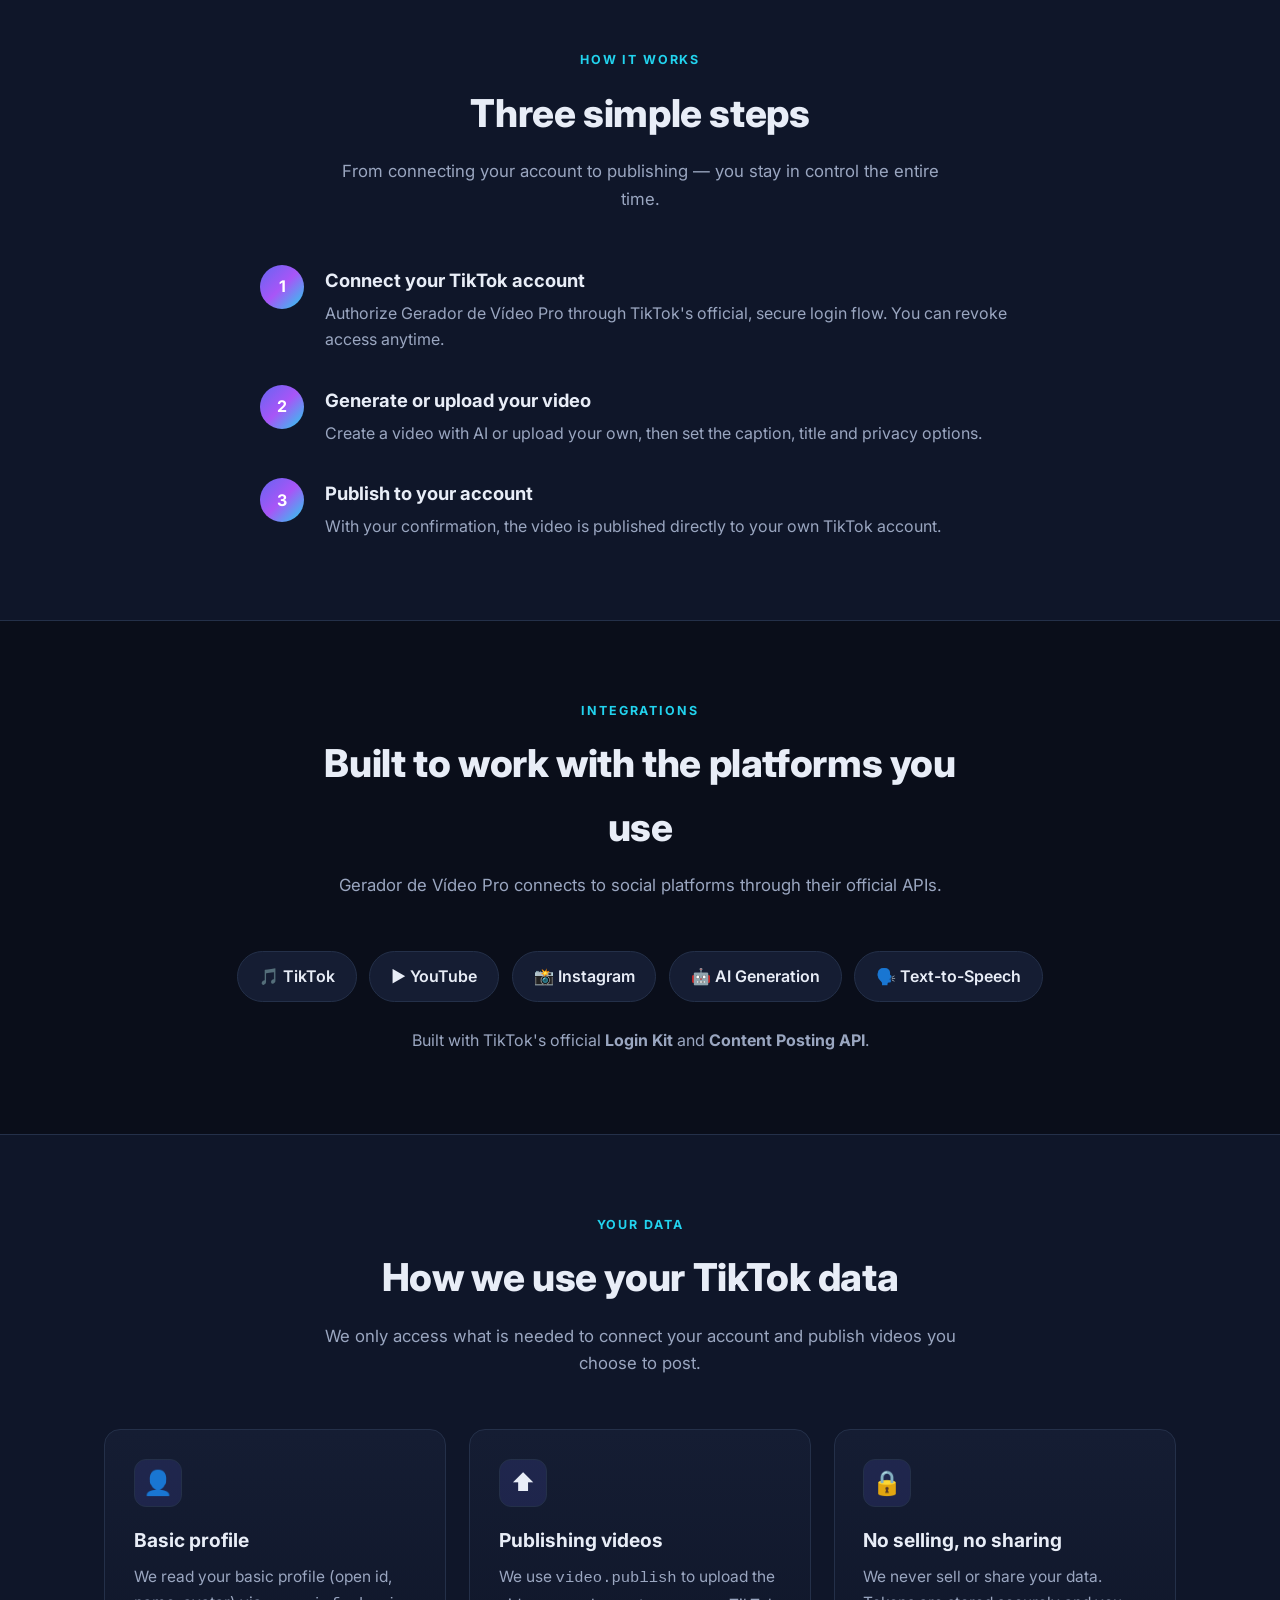
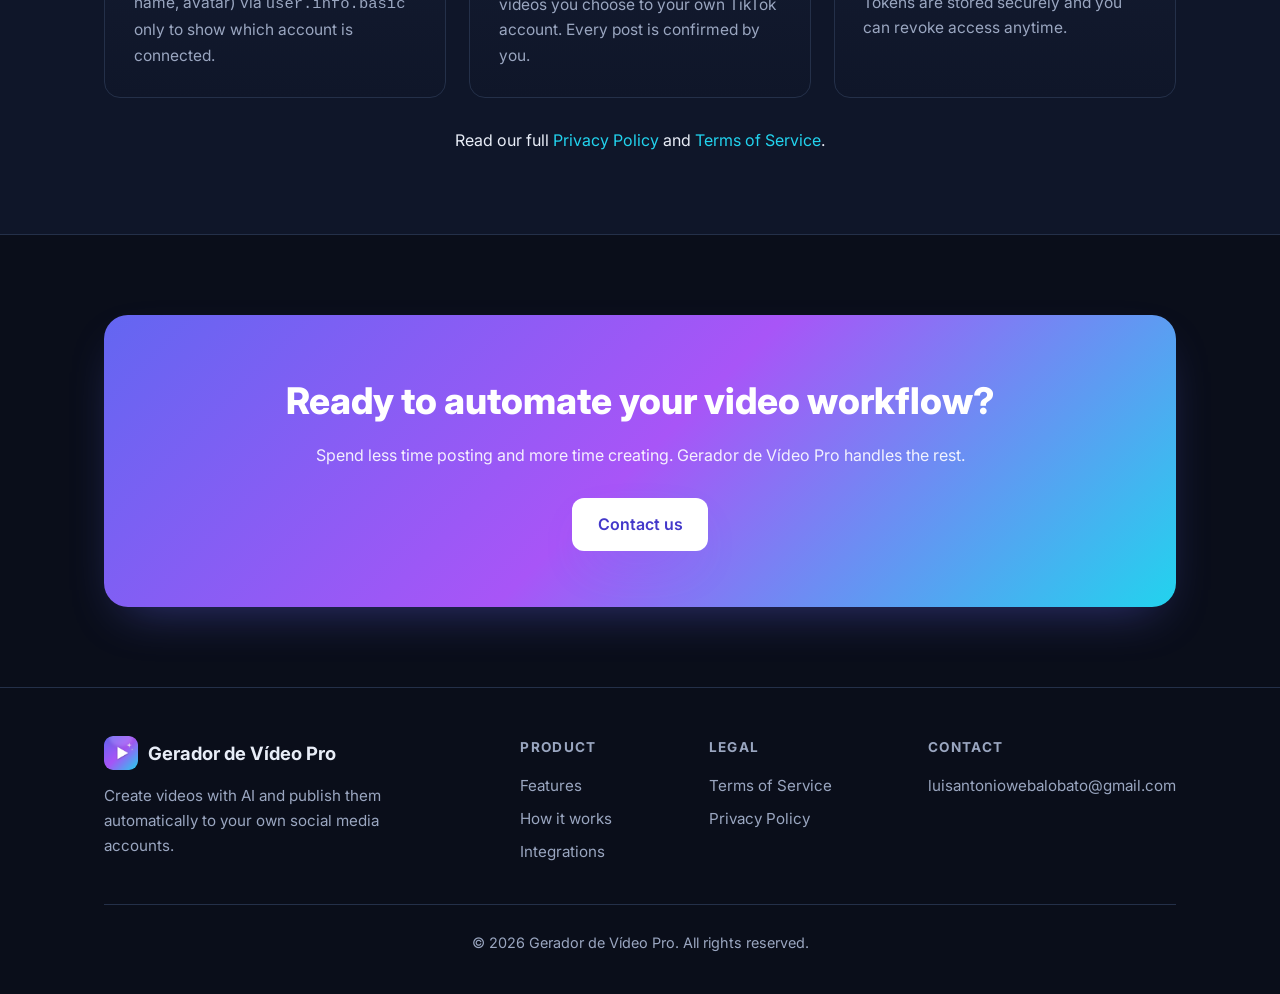
==== commit d669976e: "Icone do app no header das paginas + caminhos absolutos (favicon/css/icone) p/ feedback TikTok" ====
--- a/index.html
+++ b/index.html
@@ -7,24 +7,24 @@
   <meta name="description" content="Gerador de Vídeo Pro generates videos with artificial intelligence and publishes them automatically to your own social media accounts, including TikTok." />
   <meta name="tiktok-developers-site-verification" content="sh1XvIbPcC4mdZSsa9sxCb08BwFWzZNF" />
   <meta name="tiktok-developers-site-verification" content="xNRlPhwPWJ88LQX8y8GTou0sNOng6JFF" />
-  <link rel="icon" type="image/png" sizes="32x32" href="favicon.png" />
-  <link rel="icon" type="image/png" sizes="192x192" href="icon-192.png" />
-  <link rel="apple-touch-icon" href="apple-touch-icon.png" />
+  <link rel="icon" type="image/png" sizes="32x32" href="/favicon.png" />
+  <link rel="icon" type="image/png" sizes="192x192" href="/icon-192.png" />
+  <link rel="apple-touch-icon" href="/apple-touch-icon.png" />
   <meta property="og:title" content="Gerador de Vídeo Pro" />
   <meta property="og:description" content="Create videos with AI and publish them automatically to your social media accounts." />
-  <meta property="og:image" content="icon-512.png" />
+  <meta property="og:image" content="/icon-512.png" />
   <link rel="preconnect" href="https://fonts.googleapis.com" />
   <link rel="preconnect" href="https://fonts.gstatic.com" crossorigin />
   <link href="https://fonts.googleapis.com/css2?family=Inter:wght@400;500;600;700;800&display=swap" rel="stylesheet" />
-  <link rel="stylesheet" href="style.css" />
+  <link rel="stylesheet" href="/style.css" />
 </head>
 <body>
 
   <!-- Navbar -->
   <nav class="nav">
     <div class="container nav-inner">
-      <a href="https://lwlluis23.github.io/" class="brand">
-        <span class="brand-logo">🎬</span>
+      <a href="https://xn--geradordevdeopro-isb.com/" class="brand">
+        <img src="/icon-192.png" alt="Gerador de Vídeo Pro" class="brand-logo-img" />
         Gerador de Vídeo Pro
       </a>
       <div class="nav-links">
@@ -178,8 +178,8 @@
         </div>
       </div>
       <p style="text-align:center; margin-top: 1.8rem;">
-        Read our full <a href="https://lwlluis23.github.io/privacy/" style="color: var(--accent-2);">Privacy Policy</a>
-        and <a href="https://lwlluis23.github.io/terms/" style="color: var(--accent-2);">Terms of Service</a>.
+        Read our full <a href="https://xn--geradordevdeopro-isb.com/privacy/" style="color: var(--accent-2);">Privacy Policy</a>
+        and <a href="https://xn--geradordevdeopro-isb.com/terms/" style="color: var(--accent-2);">Terms of Service</a>.
       </p>
     </div>
   </section>
@@ -200,7 +200,7 @@
     <div class="container">
       <div class="footer-grid">
         <div style="max-width: 320px;">
-          <div class="brand"><span class="brand-logo">🎬</span> Gerador de Vídeo Pro</div>
+          <div class="brand"><img src="/icon-192.png" alt="Gerador de Vídeo Pro" class="brand-logo-img" /> Gerador de Vídeo Pro</div>
           <p style="color: var(--muted); font-size: 0.95rem;">
             Create videos with AI and publish them automatically to your own social media accounts.
           </p>
@@ -213,8 +213,8 @@
         </div>
         <div class="footer-col">
           <h4>Legal</h4>
-          <a href="https://lwlluis23.github.io/terms/">Terms of Service</a>
-          <a href="https://lwlluis23.github.io/privacy/">Privacy Policy</a>
+          <a href="https://xn--geradordevdeopro-isb.com/terms/">Terms of Service</a>
+          <a href="https://xn--geradordevdeopro-isb.com/privacy/">Privacy Policy</a>
         </div>
         <div class="footer-col">
           <h4>Contact</h4>
--- a/style.css
+++ b/style.css
@@ -184,3 +184,5 @@
   padding: 0.12em 0.4em; border-radius: 5px; font-size: 0.9em;
 }
 .back-home { display: inline-block; margin-top: 2.5rem; color: var(--accent-2); font-weight: 600; }
+
+.brand-logo-img { width: 34px; height: 34px; border-radius: 9px; box-shadow: var(--shadow); display: inline-block; vertical-align: middle; object-fit: cover; }
